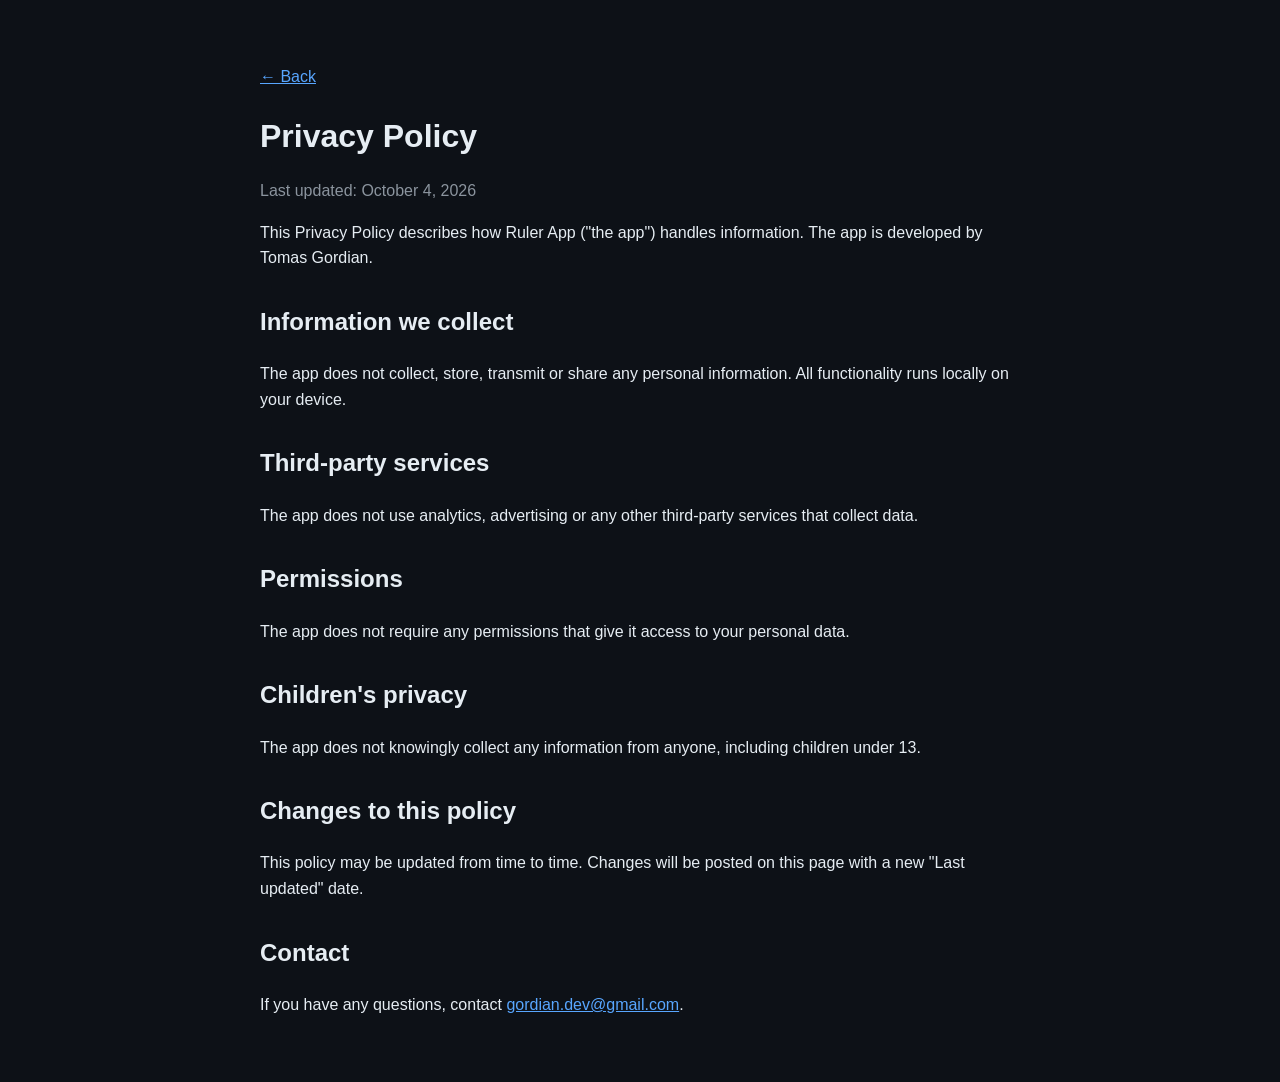
==== privacy-policy/index.html @ 7246076b "style: use dark GitHub-like theme for pages" ====
<!doctype html>
<html lang="en">
<head>
<meta charset="utf-8">
<meta name="viewport" content="width=device-width, initial-scale=1">
<title>Privacy Policy - Ruler App</title>
<style>
  body { font-family: -apple-system, BlinkMacSystemFont, "Segoe UI", Roboto, sans-serif; margin: 0; background: #0d1117; color: #e6edf3; }
  main { max-width: 760px; margin: 0 auto; padding: 48px 20px; line-height: 1.6; }
  h1 { margin-bottom: 4px; }
  h2 { margin-top: 32px; }
  a { color: #58a6ff; }
  .updated { color: #8b949e; }
</style>
</head>
<body>
<main>
  <p><a href="../">&larr; Back</a></p>
  <h1>Privacy Policy</h1>
  <p class="updated">Last updated: October 4, 2026</p>

  <p>This Privacy Policy describes how Ruler App ("the app") handles information. The app is developed by Tomas Gordian.</p>

  <h2>Information we collect</h2>
  <p>The app does not collect, store, transmit or share any personal information. All functionality runs locally on your device.</p>

  <h2>Third-party services</h2>
  <p>The app does not use analytics, advertising or any other third-party services that collect data.</p>

  <h2>Permissions</h2>
  <p>The app does not require any permissions that give it access to your personal data.</p>

  <h2>Children's privacy</h2>
  <p>The app does not knowingly collect any information from anyone, including children under 13.</p>

  <h2>Changes to this policy</h2>
  <p>This policy may be updated from time to time. Changes will be posted on this page with a new "Last updated" date.</p>

  <h2>Contact</h2>
  <p>If you have any questions, contact <a href="mailto:gordian.dev@gmail.com">gordian.dev@gmail.com</a>.</p>
</main>
</body>
</html>
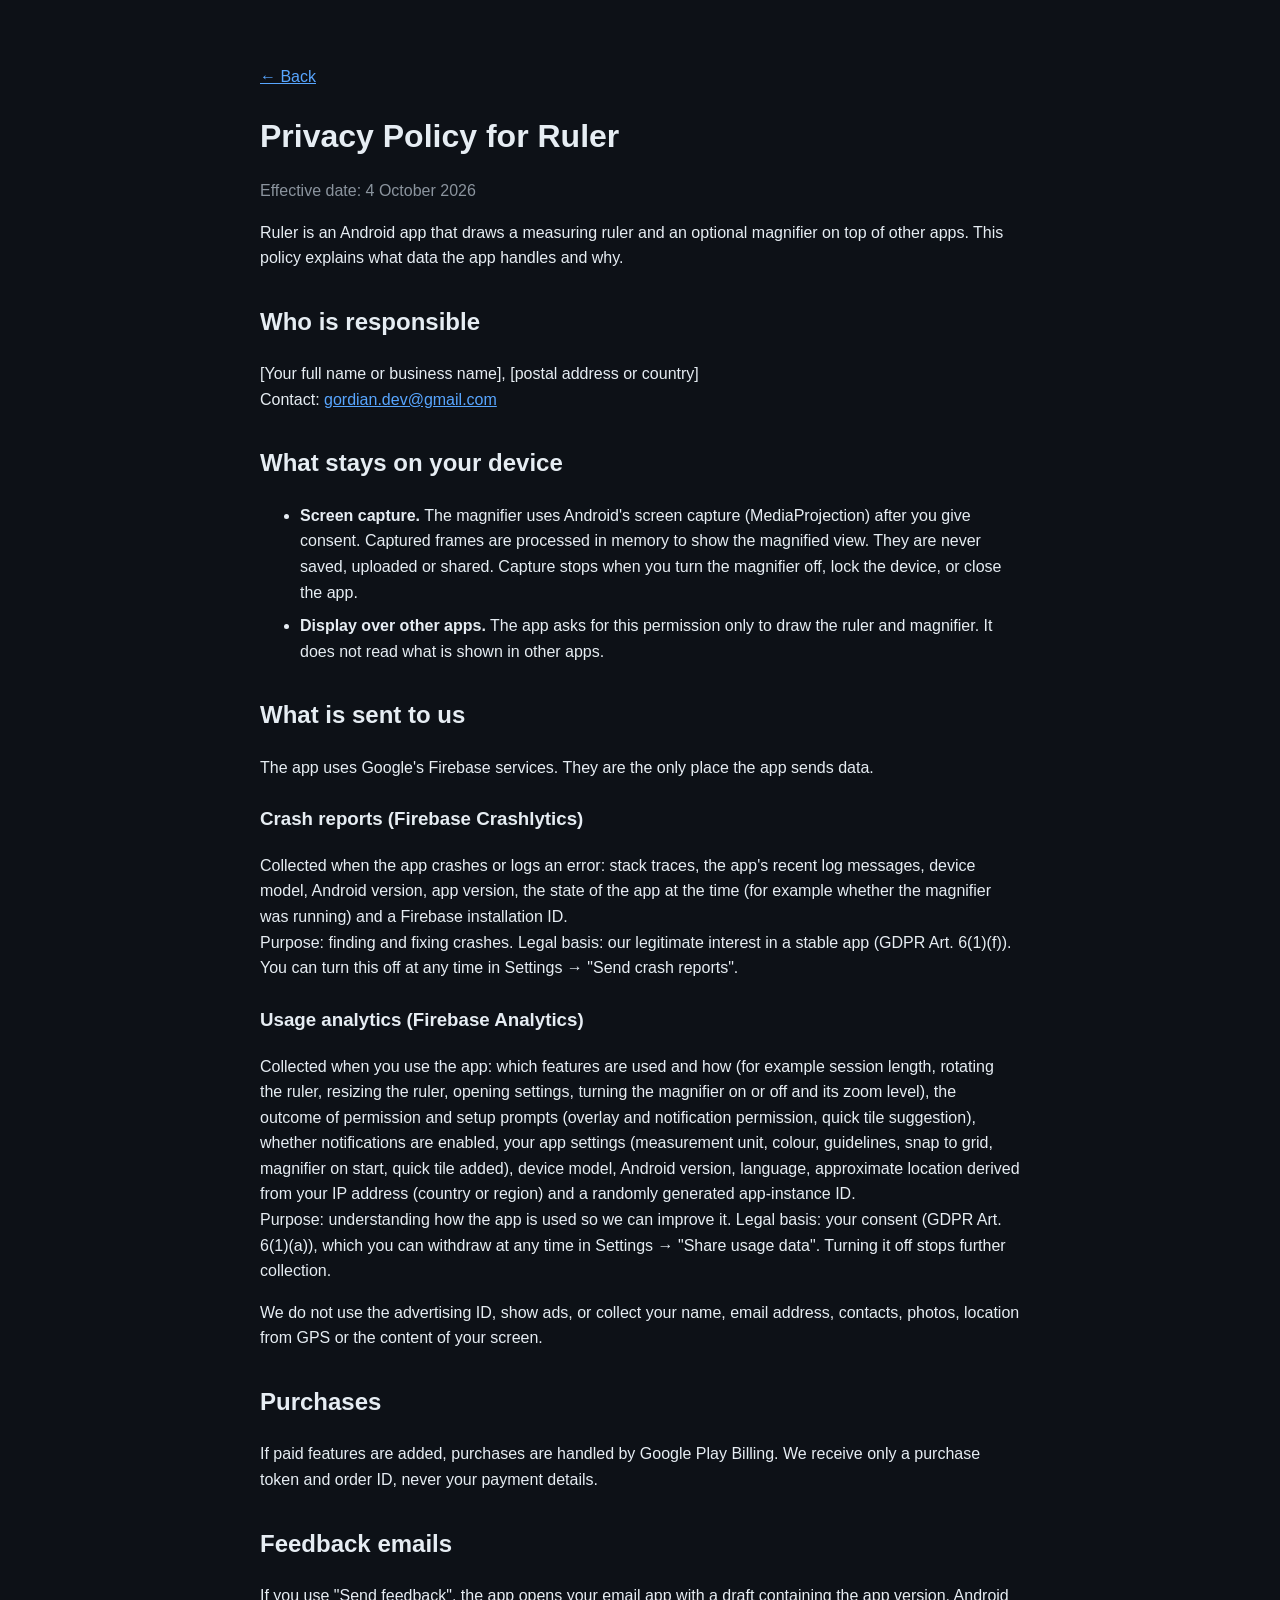
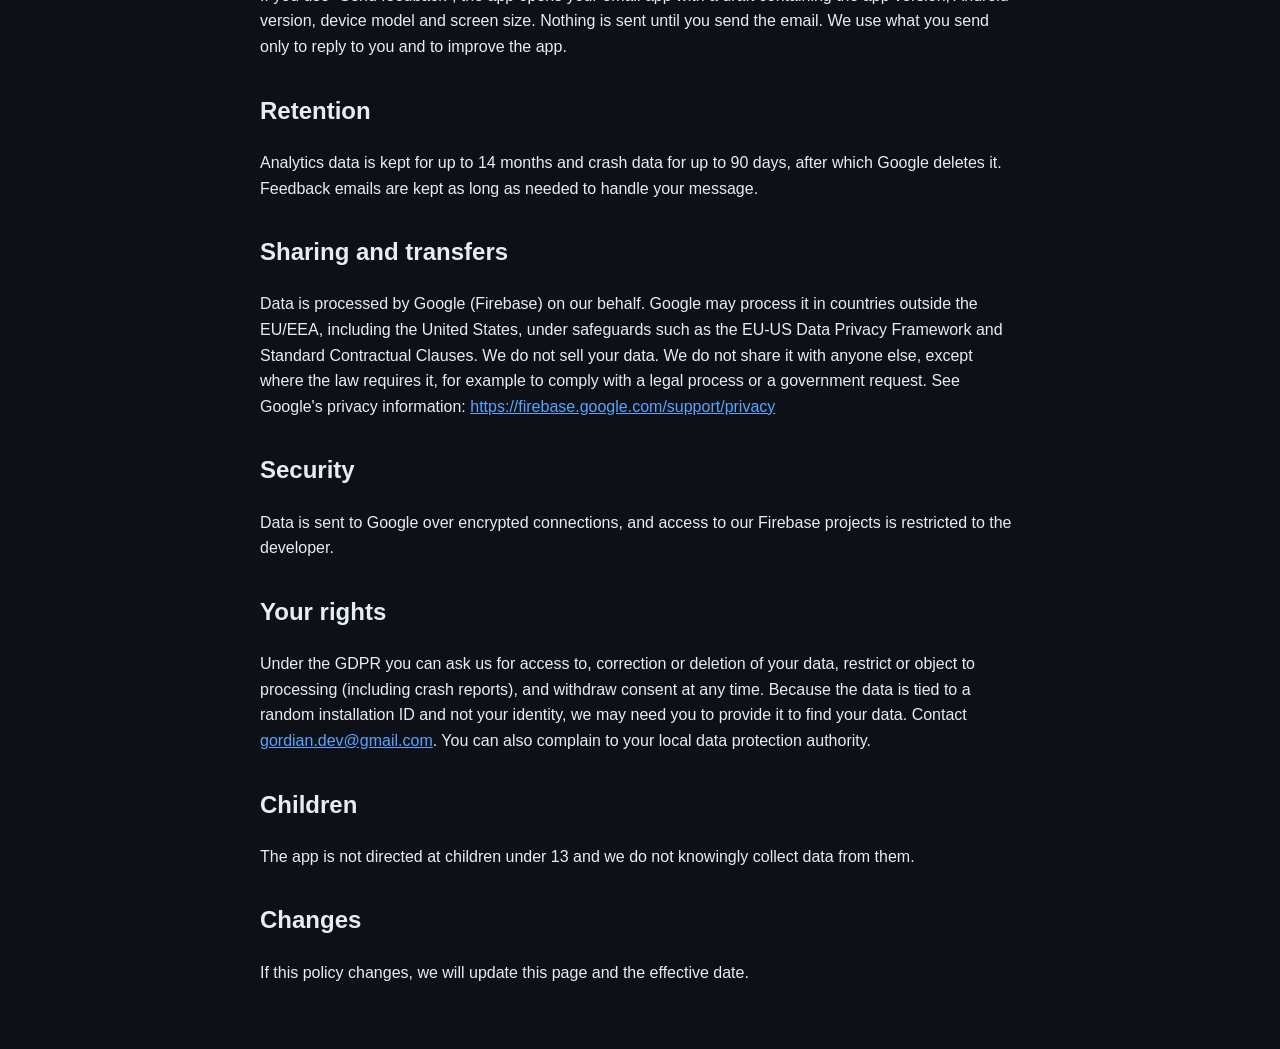
==== commit 1bdfeb01: "docs: add full privacy policy covering Firebase and screen capture" ====
--- a/privacy-policy/index.html
+++ b/privacy-policy/index.html
@@ -9,6 +9,8 @@
   main { max-width: 760px; margin: 0 auto; padding: 48px 20px; line-height: 1.6; }
   h1 { margin-bottom: 4px; }
   h2 { margin-top: 32px; }
+  h3 { margin-top: 24px; }
+  li { margin-bottom: 8px; }
   a { color: #58a6ff; }
   .updated { color: #8b949e; }
 </style>
@@ -16,28 +18,57 @@
 <body>
 <main>
   <p><a href="../">&larr; Back</a></p>
-  <h1>Privacy Policy</h1>
-  <p class="updated">Last updated: October 4, 2026</p>
+  <h1>Privacy Policy for Ruler</h1>
+  <p class="updated">Effective date: 4 October 2026</p>
 
-  <p>This Privacy Policy describes how Ruler App ("the app") handles information. The app is developed by Tomas Gordian.</p>
+  <p>Ruler is an Android app that draws a measuring ruler and an optional magnifier on top of other apps. This policy explains what data the app handles and why.</p>
 
-  <h2>Information we collect</h2>
-  <p>The app does not collect, store, transmit or share any personal information. All functionality runs locally on your device.</p>
+  <h2>Who is responsible</h2>
+  <p>[Your full name or business name], [postal address or country]<br>
+  Contact: <a href="mailto:gordian.dev@gmail.com">gordian.dev@gmail.com</a></p>
 
-  <h2>Third-party services</h2>
-  <p>The app does not use analytics, advertising or any other third-party services that collect data.</p>
+  <h2>What stays on your device</h2>
+  <ul>
+    <li><strong>Screen capture.</strong> The magnifier uses Android's screen capture (MediaProjection) after you give consent. Captured frames are processed in memory to show the magnified view. They are never saved, uploaded or shared. Capture stops when you turn the magnifier off, lock the device, or close the app.</li>
+    <li><strong>Display over other apps.</strong> The app asks for this permission only to draw the ruler and magnifier. It does not read what is shown in other apps.</li>
+  </ul>
 
-  <h2>Permissions</h2>
-  <p>The app does not require any permissions that give it access to your personal data.</p>
+  <h2>What is sent to us</h2>
+  <p>The app uses Google's Firebase services. They are the only place the app sends data.</p>
 
-  <h2>Children's privacy</h2>
-  <p>The app does not knowingly collect any information from anyone, including children under 13.</p>
+  <h3>Crash reports (Firebase Crashlytics)</h3>
+  <p>Collected when the app crashes or logs an error: stack traces, the app's recent log messages, device model, Android version, app version, the state of the app at the time (for example whether the magnifier was running) and a Firebase installation ID.<br>
+  Purpose: finding and fixing crashes. Legal basis: our legitimate interest in a stable app (GDPR Art. 6(1)(f)). You can turn this off at any time in Settings &rarr; "Send crash reports".</p>
 
-  <h2>Changes to this policy</h2>
-  <p>This policy may be updated from time to time. Changes will be posted on this page with a new "Last updated" date.</p>
+  <h3>Usage analytics (Firebase Analytics)</h3>
+  <p>Collected when you use the app: which features are used and how (for example session length, rotating the ruler, resizing the ruler, opening settings, turning the magnifier on or off and its zoom level), the outcome of permission and setup prompts (overlay and notification permission, quick tile suggestion), whether notifications are enabled, your app settings (measurement unit, colour, guidelines, snap to grid, magnifier on start, quick tile added), device model, Android version, language, approximate location derived from your IP address (country or region) and a randomly generated app-instance ID.<br>
+  Purpose: understanding how the app is used so we can improve it. Legal basis: your consent (GDPR Art. 6(1)(a)), which you can withdraw at any time in Settings &rarr; "Share usage data". Turning it off stops further collection.</p>
 
-  <h2>Contact</h2>
-  <p>If you have any questions, contact <a href="mailto:gordian.dev@gmail.com">gordian.dev@gmail.com</a>.</p>
+  <p>We do not use the advertising ID, show ads, or collect your name, email address, contacts, photos, location from GPS or the content of your screen.</p>
+
+  <h2>Purchases</h2>
+  <p>If paid features are added, purchases are handled by Google Play Billing. We receive only a purchase token and order ID, never your payment details.</p>
+
+  <h2>Feedback emails</h2>
+  <p>If you use "Send feedback", the app opens your email app with a draft containing the app version, Android version, device model and screen size. Nothing is sent until you send the email. We use what you send only to reply to you and to improve the app.</p>
+
+  <h2>Retention</h2>
+  <p>Analytics data is kept for up to 14 months and crash data for up to 90 days, after which Google deletes it. Feedback emails are kept as long as needed to handle your message.</p>
+
+  <h2>Sharing and transfers</h2>
+  <p>Data is processed by Google (Firebase) on our behalf. Google may process it in countries outside the EU/EEA, including the United States, under safeguards such as the EU-US Data Privacy Framework and Standard Contractual Clauses. We do not sell your data. We do not share it with anyone else, except where the law requires it, for example to comply with a legal process or a government request. See Google's privacy information: <a href="https://firebase.google.com/support/privacy">https://firebase.google.com/support/privacy</a></p>
+
+  <h2>Security</h2>
+  <p>Data is sent to Google over encrypted connections, and access to our Firebase projects is restricted to the developer.</p>
+
+  <h2>Your rights</h2>
+  <p>Under the GDPR you can ask us for access to, correction or deletion of your data, restrict or object to processing (including crash reports), and withdraw consent at any time. Because the data is tied to a random installation ID and not your identity, we may need you to provide it to find your data. Contact <a href="mailto:gordian.dev@gmail.com">gordian.dev@gmail.com</a>. You can also complain to your local data protection authority.</p>
+
+  <h2>Children</h2>
+  <p>The app is not directed at children under 13 and we do not knowingly collect data from them.</p>
+
+  <h2>Changes</h2>
+  <p>If this policy changes, we will update this page and the effective date.</p>
 </main>
 </body>
 </html>
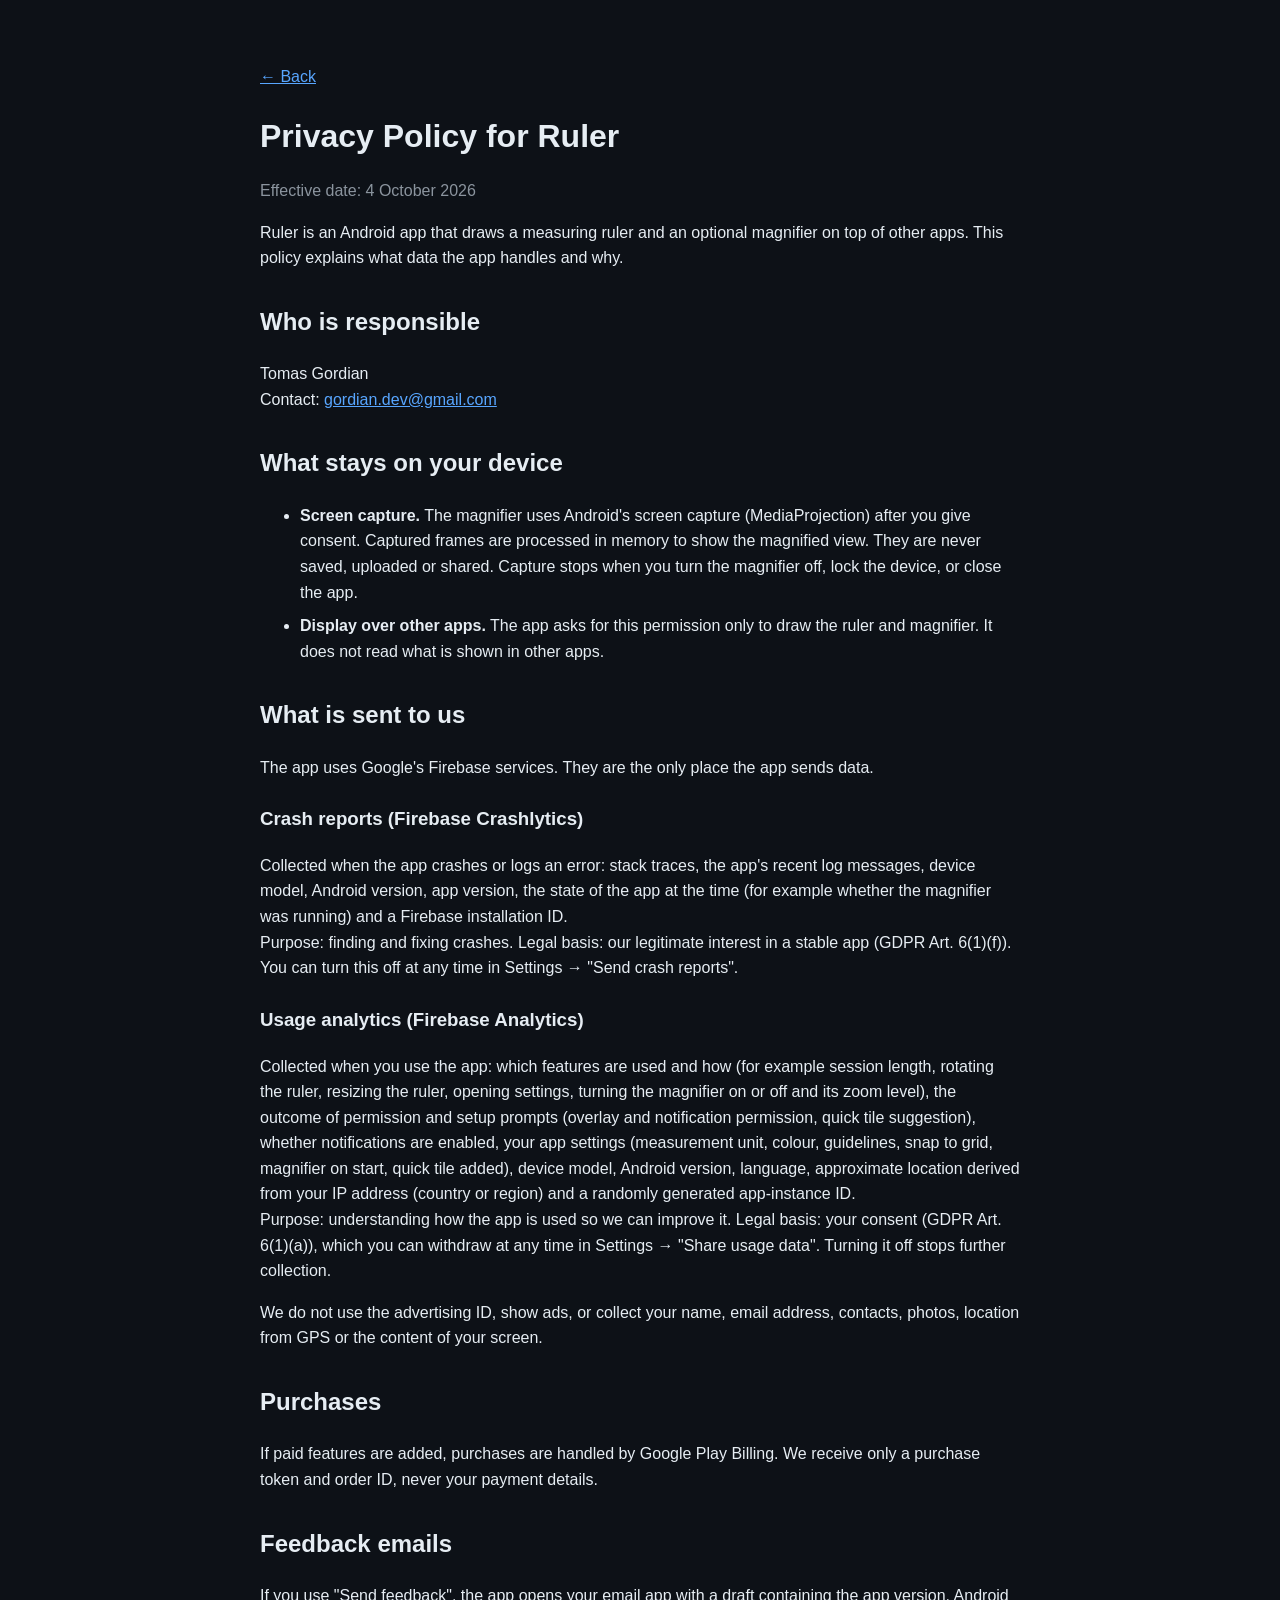
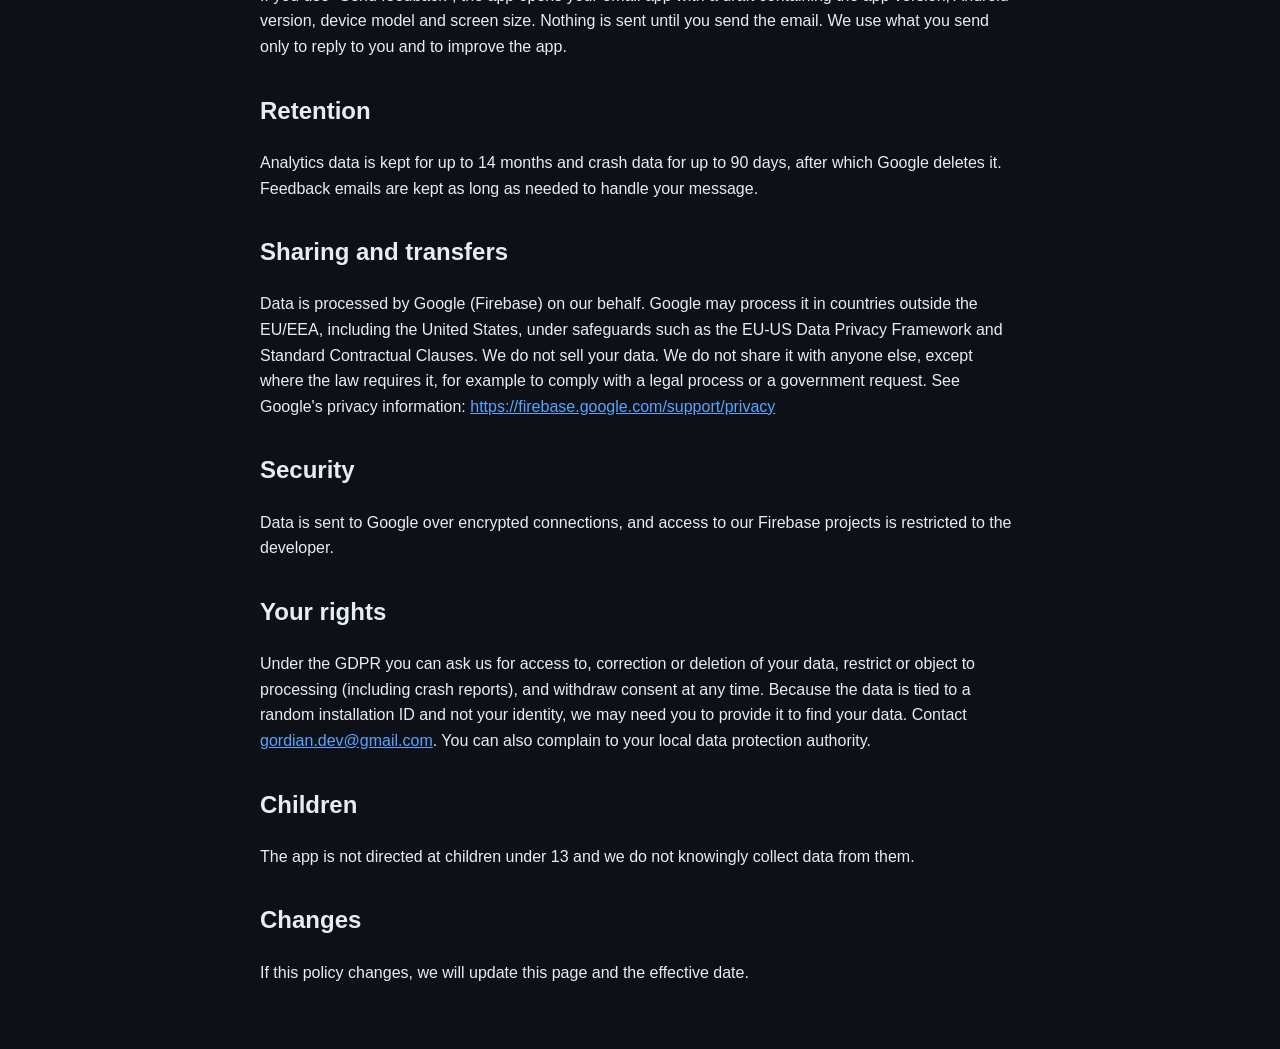
==== commit b6e541be: "docs: add author name to privacy policy and simplify landing text" ====
--- a/privacy-policy/index.html
+++ b/privacy-policy/index.html
@@ -24,7 +24,7 @@
   <p>Ruler is an Android app that draws a measuring ruler and an optional magnifier on top of other apps. This policy explains what data the app handles and why.</p>
 
   <h2>Who is responsible</h2>
-  <p>[Your full name or business name], [postal address or country]<br>
+  <p>Tomas Gordian<br>
   Contact: <a href="mailto:gordian.dev@gmail.com">gordian.dev@gmail.com</a></p>
 
   <h2>What stays on your device</h2>
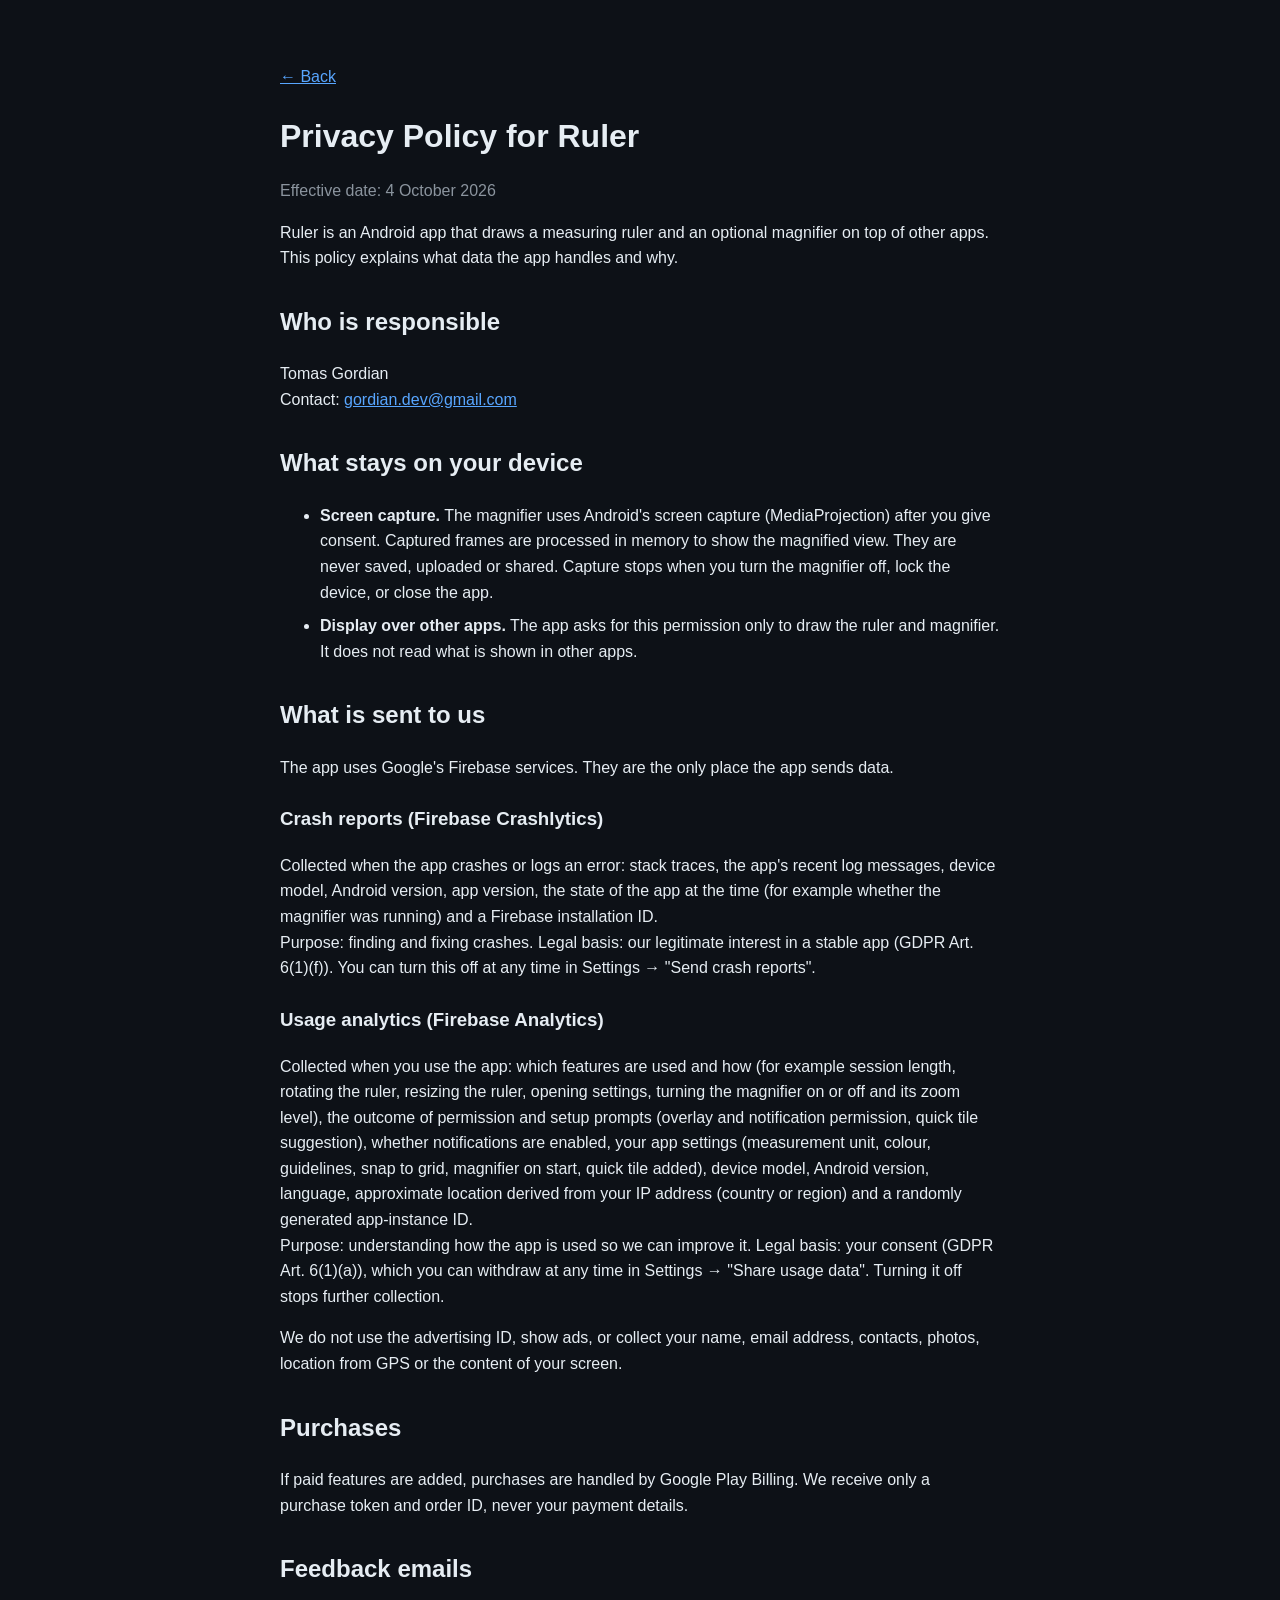
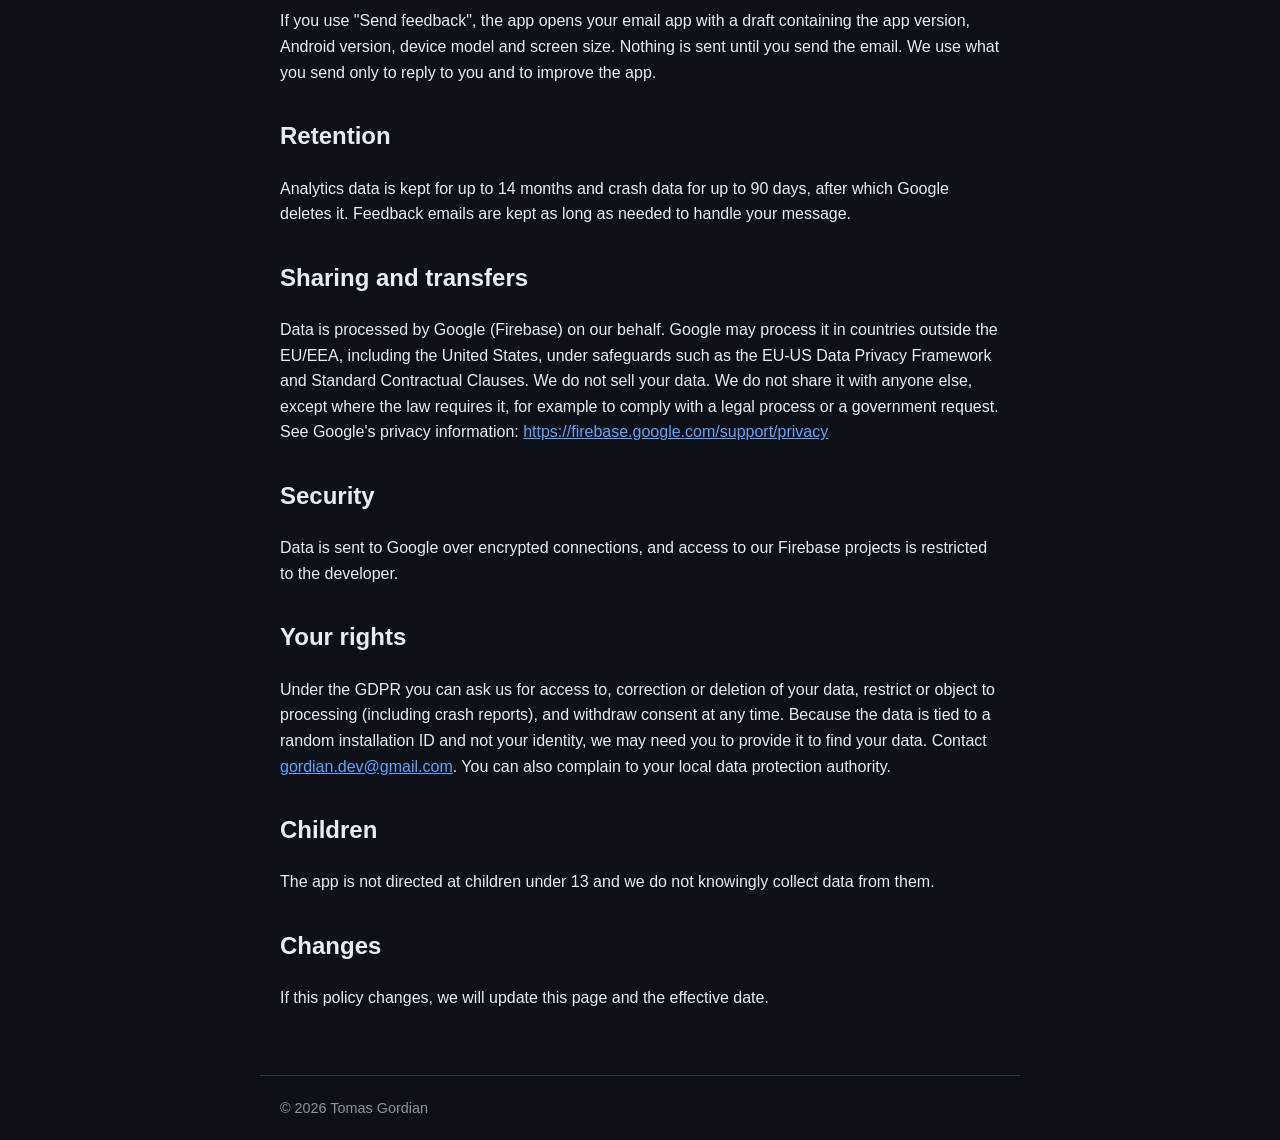
==== commit e481174d: "feat: redesign landing page with app icon, hero layout and footer Add app icon and favicon, move sha" ====
--- a/privacy-policy/index.html
+++ b/privacy-policy/index.html
@@ -3,16 +3,18 @@
 <head>
 <meta charset="utf-8">
 <meta name="viewport" content="width=device-width, initial-scale=1">
-<title>Privacy Policy - Ruler App</title>
+<title>Privacy Policy - Ruler</title>
+<link rel="icon" type="image/svg+xml" href="../favicon.svg">
+<link rel="stylesheet" href="../style.css">
 <style>
-  body { font-family: -apple-system, BlinkMacSystemFont, "Segoe UI", Roboto, sans-serif; margin: 0; background: #0d1117; color: #e6edf3; }
-  main { max-width: 760px; margin: 0 auto; padding: 48px 20px; line-height: 1.6; }
+  main { flex: 1; width: 100%; box-sizing: border-box; max-width: 760px; margin: 0 auto; padding: 48px 20px; line-height: 1.6; }
   h1 { margin-bottom: 4px; }
   h2 { margin-top: 32px; }
   h3 { margin-top: 24px; }
   li { margin-bottom: 8px; }
   a { color: #58a6ff; }
   .updated { color: #8b949e; }
+  footer { max-width: 760px; }
 </style>
 </head>
 <body>
@@ -70,5 +72,8 @@
   <h2>Changes</h2>
   <p>If this policy changes, we will update this page and the effective date.</p>
 </main>
+<footer>
+  <span>&copy; 2026 Tomas Gordian</span>
+</footer>
 </body>
 </html>
--- a/style.css
+++ b/style.css
@@ -0,0 +1,6 @@
+body { font-family: -apple-system, BlinkMacSystemFont, "Segoe UI", Roboto, sans-serif; margin: 0; min-height: 100vh; display: flex; flex-direction: column; background: #0d1117; color: #e6edf3; }
+footer { width: 100%; box-sizing: border-box; max-width: 840px; margin: 0 auto; padding: 24px 20px; border-top: 1px solid #30363d; display: flex; justify-content: space-between; flex-wrap: wrap; gap: 8px 24px; color: #8b949e; font-size: 0.9rem; }
+footer a { color: #58a6ff; text-decoration: none; }
+footer a:hover { text-decoration: underline; }
+footer nav { display: flex; gap: 24px; }
+@media (max-width: 640px) { footer { flex-direction: column; align-items: center; text-align: center; } }
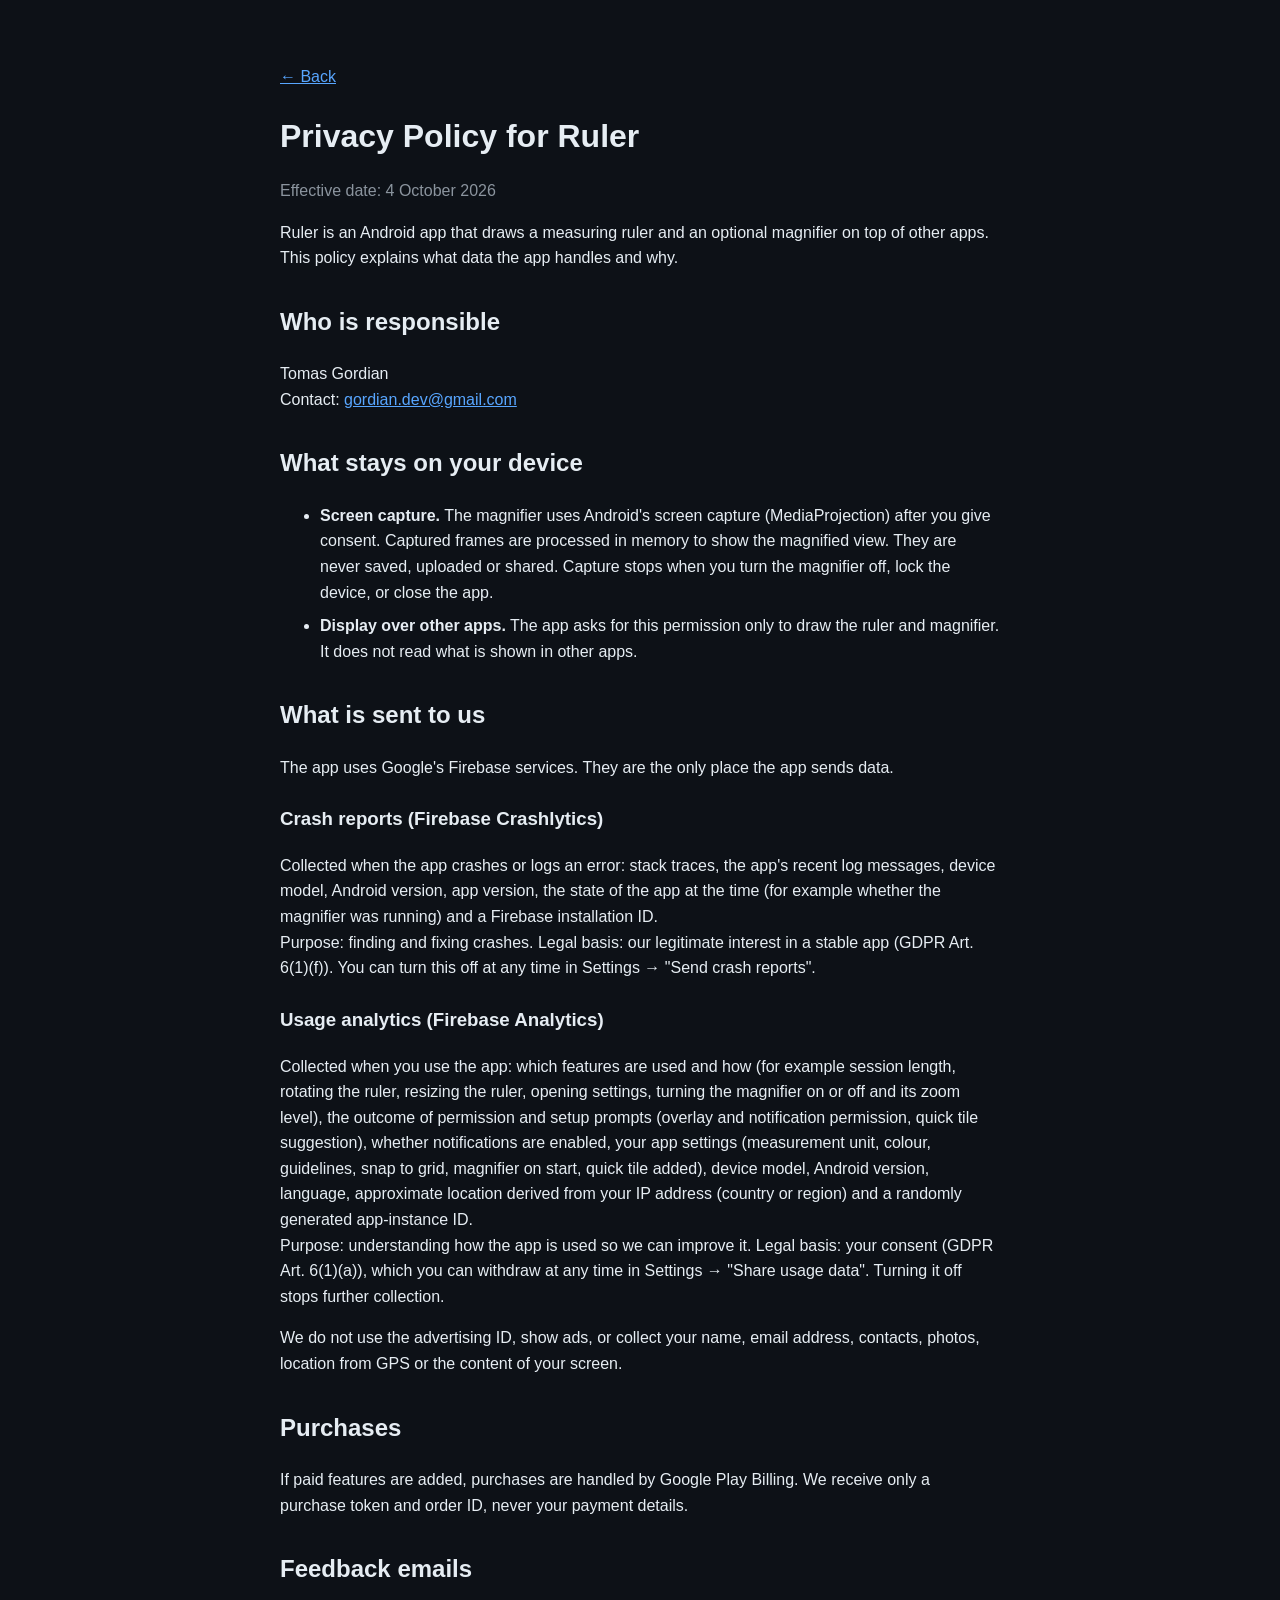
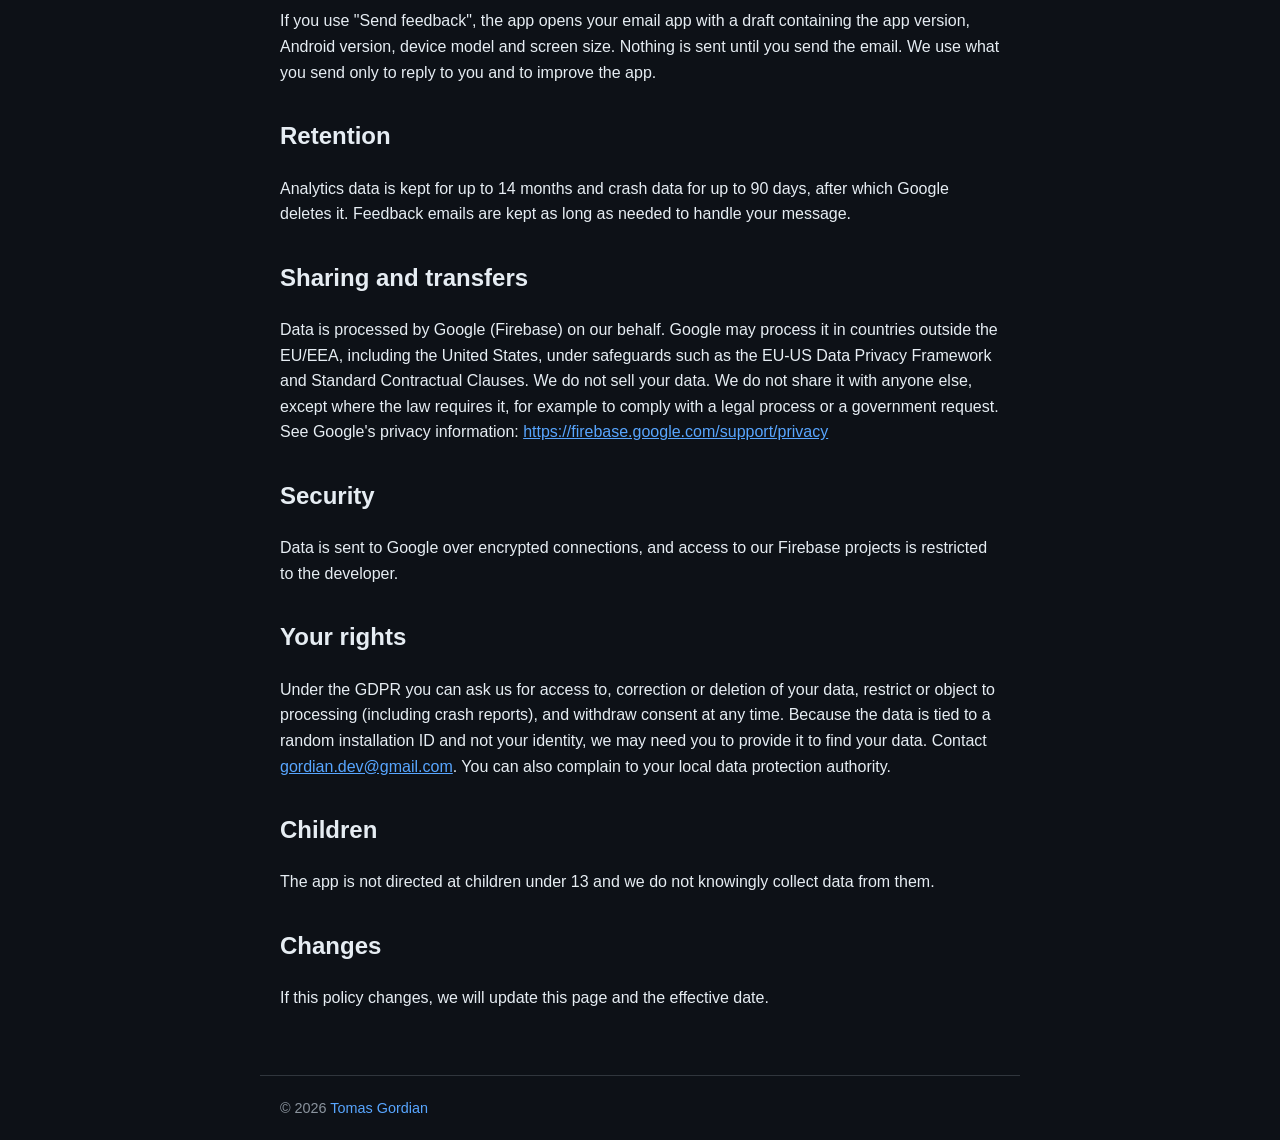
==== commit a4496574: "style: link footer name to tomasgordian.com and tighten hero layout Shrink the app icon from 360px t" ====
--- a/privacy-policy/index.html
+++ b/privacy-policy/index.html
@@ -73,7 +73,7 @@
   <p>If this policy changes, we will update this page and the effective date.</p>
 </main>
 <footer>
-  <span>&copy; 2026 Tomas Gordian</span>
+  <span>&copy; 2026 <a href="https://tomasgordian.com">Tomas Gordian</a></span>
 </footer>
 </body>
 </html>
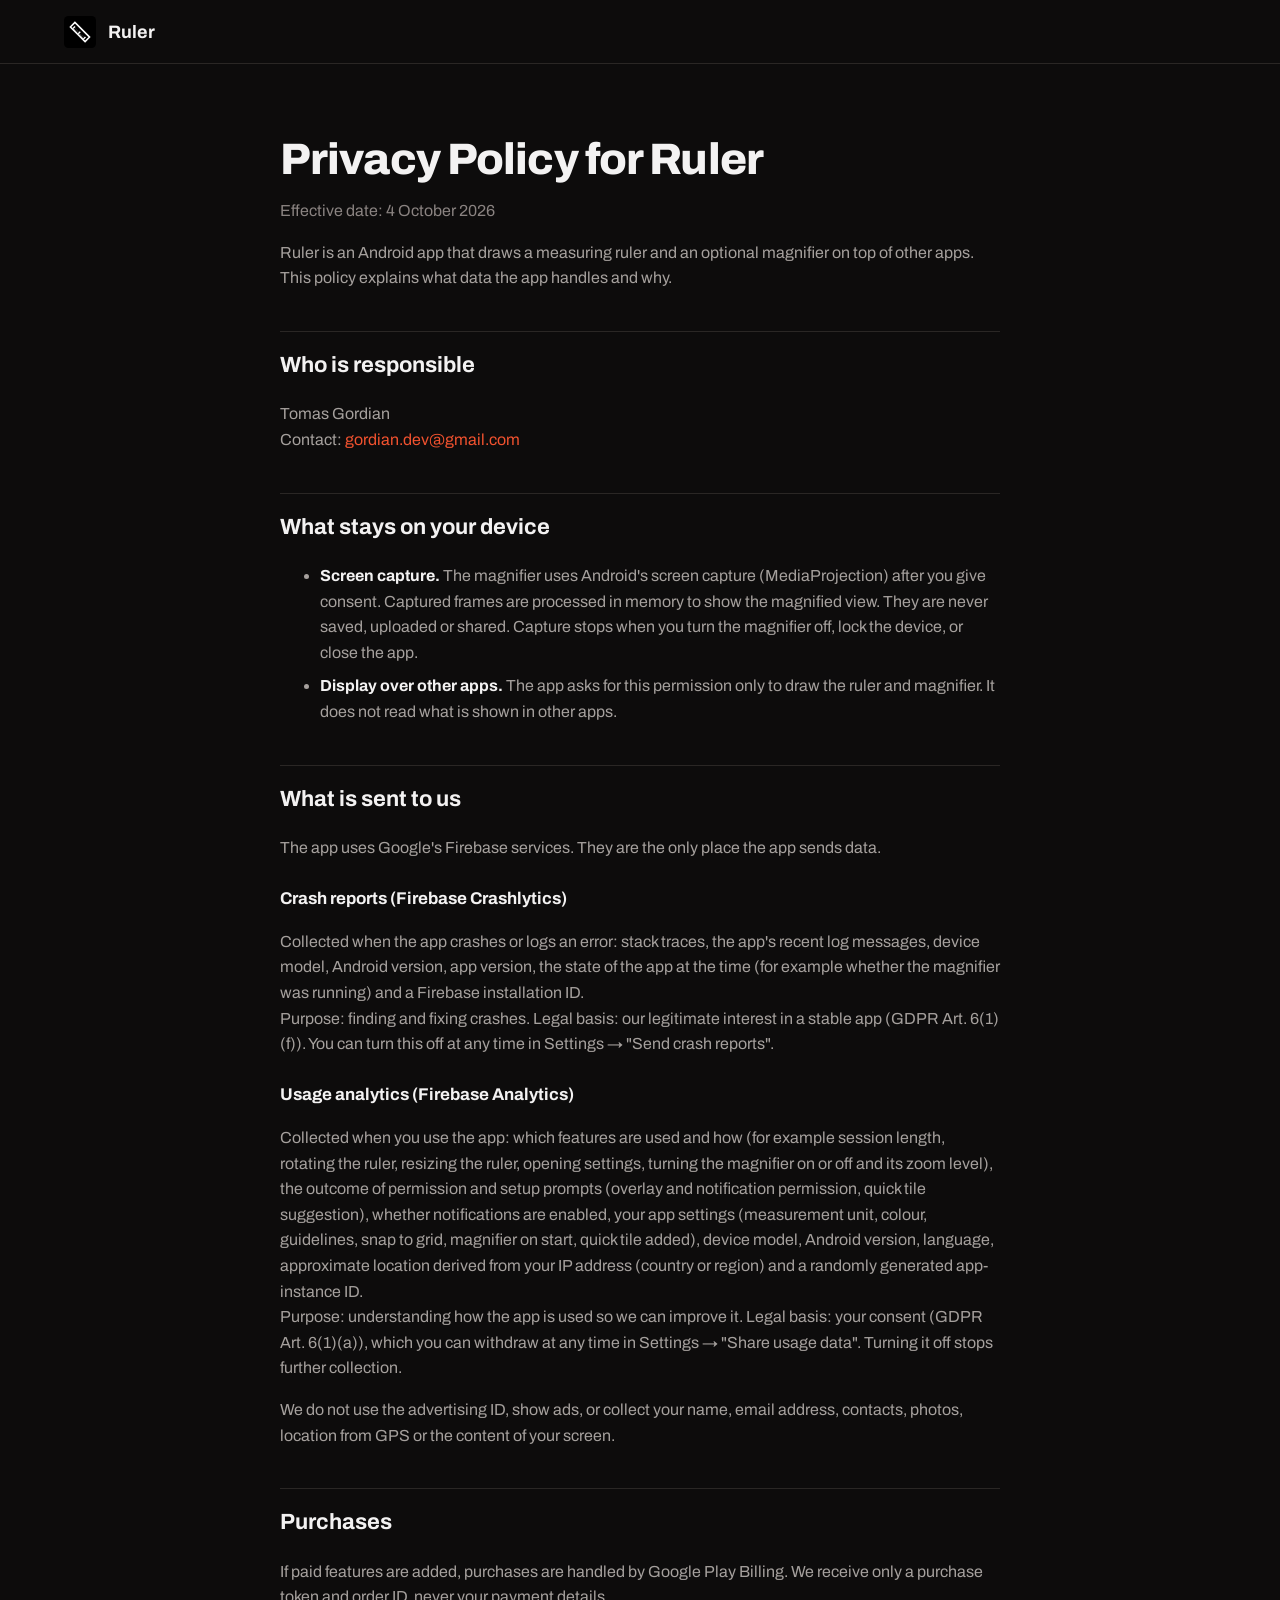
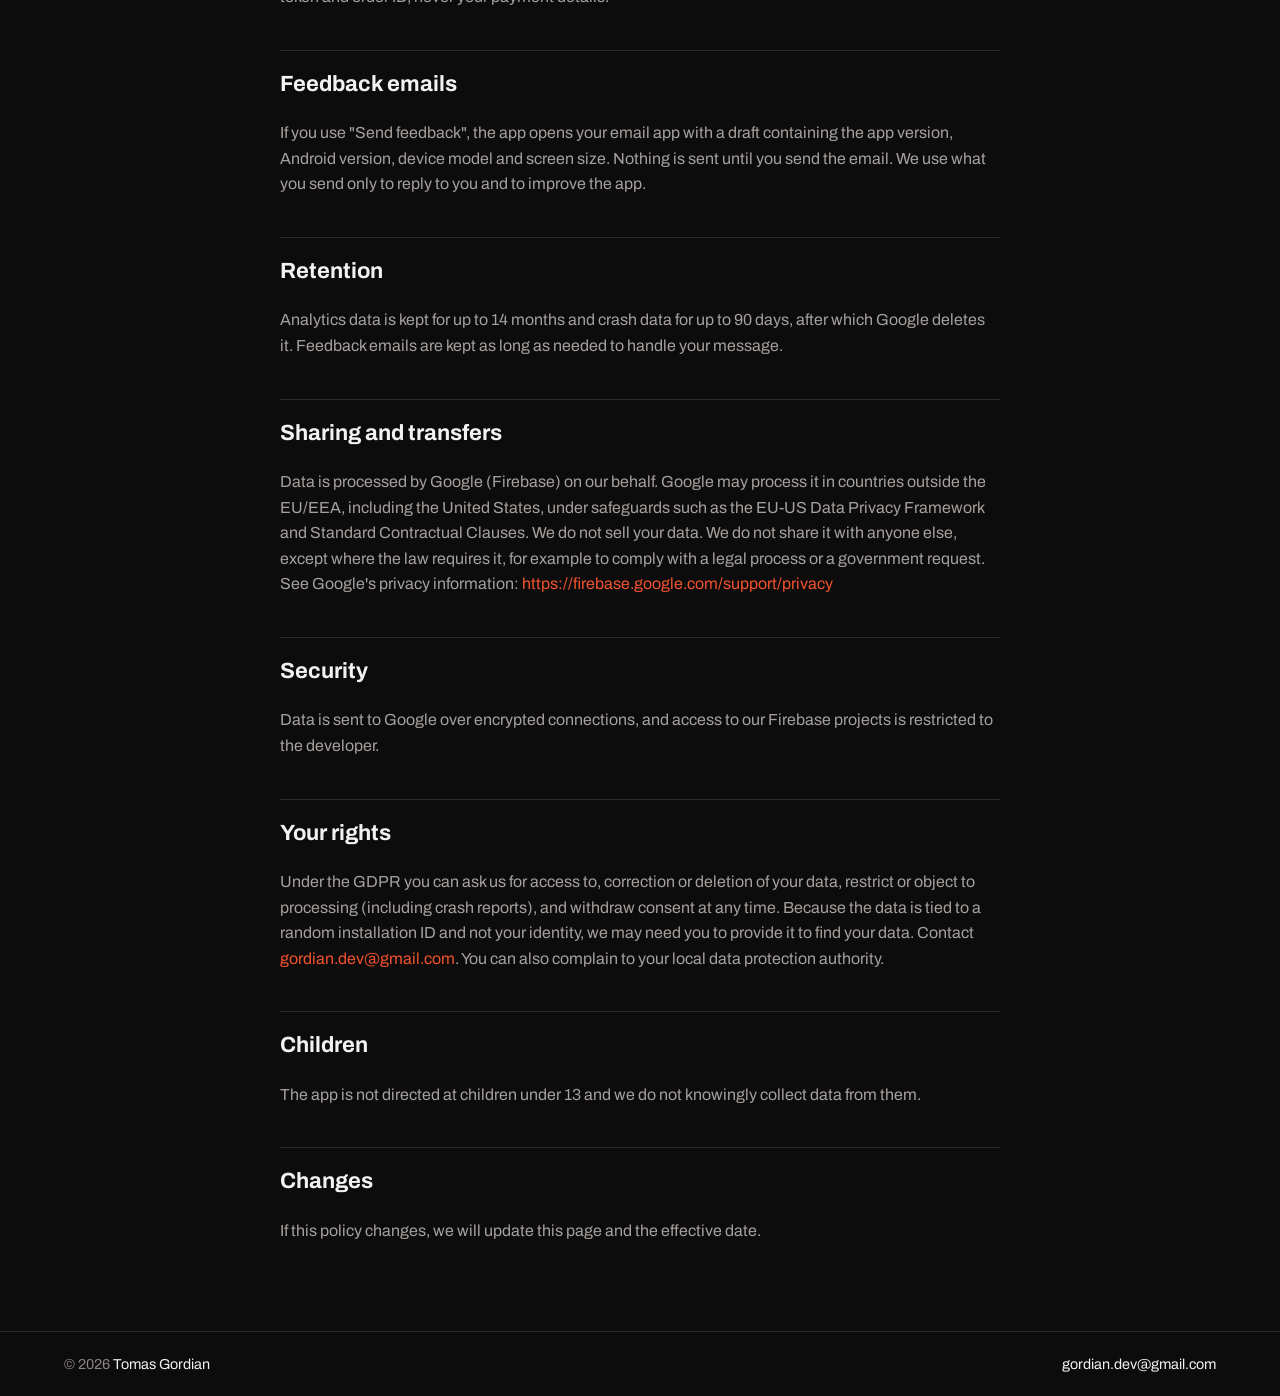
==== commit 6165ce6b: "feat: redesign landing page with feature grid and screenshot gallery Rework the hero with three Pixe" ====
--- a/privacy-policy/index.html
+++ b/privacy-policy/index.html
@@ -5,21 +5,17 @@
 <meta name="viewport" content="width=device-width, initial-scale=1">
 <title>Privacy Policy - Ruler</title>
 <link rel="icon" type="image/svg+xml" href="../favicon.svg">
-<link rel="stylesheet" href="../style.css">
-<style>
-  main { flex: 1; width: 100%; box-sizing: border-box; max-width: 760px; margin: 0 auto; padding: 48px 20px; line-height: 1.6; }
-  h1 { margin-bottom: 4px; }
-  h2 { margin-top: 32px; }
-  h3 { margin-top: 24px; }
-  li { margin-bottom: 8px; }
-  a { color: #58a6ff; }
-  .updated { color: #8b949e; }
-  footer { max-width: 760px; }
-</style>
+<link rel="preconnect" href="https://fonts.googleapis.com">
+<link rel="preconnect" href="https://fonts.gstatic.com" crossorigin>
+<link href="https://fonts.googleapis.com/css2?family=Archivo:wght@400;600;700;800&display=swap" rel="stylesheet">
+<link rel="stylesheet" href="../css/style.css">
+<link rel="stylesheet" href="../css/privacy.css">
 </head>
 <body>
+<header class="top">
+  <a class="brand" href="../"><img src="../icon.svg" alt="" width="32" height="32">Ruler</a></header>
+
 <main>
-  <p><a href="../">&larr; Back</a></p>
   <h1>Privacy Policy for Ruler</h1>
   <p class="updated">Effective date: 4 October 2026</p>
 
@@ -74,6 +70,7 @@
 </main>
 <footer>
   <span>&copy; 2026 <a href="https://tomasgordian.com">Tomas Gordian</a></span>
+  <nav><a href="mailto:gordian.dev@gmail.com">gordian.dev@gmail.com</a></nav>
 </footer>
 </body>
 </html>
--- a/css/style.css
+++ b/css/style.css
@@ -0,0 +1,28 @@
+:root {
+  --bg: #0d0c0c;
+  --surface: #161413;
+  --line: #2a2725;
+  --line-strong: #4a4644;
+  --text: #f3f2f2;
+  --text-2: #a5a09d;
+  --text-3: #8a8381;
+  --accent: #ec3013;
+  --accent-hover: #f1522f;
+  --pad: clamp(20px, 5vw, 64px);
+  --edge: max(var(--pad), calc((100% - 1280px) / 2 + var(--pad)));
+}
+* { box-sizing: border-box; }
+html { scroll-behavior: smooth; }
+body { font-family: Archivo, -apple-system, BlinkMacSystemFont, "Segoe UI", Roboto, sans-serif; margin: 0; min-height: 100vh; display: flex; flex-direction: column; background: var(--bg); color: var(--text); -webkit-font-smoothing: antialiased; }
+a { color: var(--text); text-decoration: none; }
+a:hover { color: var(--accent-hover); }
+:focus-visible { outline: 2px solid var(--accent); outline-offset: 2px; }
+img { max-width: 100%; }
+
+.top { height: 64px; display: flex; align-items: center; padding: 0 var(--edge); border-bottom: 1px solid var(--line); }
+.brand { display: flex; align-items: center; gap: 12px; font-size: 18px; font-weight: 700; }
+.brand img { width: 32px; height: 32px; }
+
+footer { width: 100%; margin-top: auto; padding: 24px var(--edge); border-top: 1px solid var(--line); display: flex; justify-content: space-between; flex-wrap: wrap; gap: 8px 24px; color: var(--text-3); font-size: 0.9rem; }
+footer nav { display: flex; gap: 28px; flex-wrap: wrap; }
+@media (max-width: 640px) { footer { flex-direction: column; } }
--- a/css/privacy.css
+++ b/css/privacy.css
@@ -0,0 +1,9 @@
+main { flex: 1; width: 100%; max-width: 760px; margin: 0 auto; padding: 48px 20px 72px; line-height: 1.6; color: var(--text-2); }
+h1 { margin: 24px 0 4px; color: var(--text); font-size: clamp(32px, 5vw, 44px); line-height: 1.05; font-weight: 800; letter-spacing: -0.02em; }
+h2 { margin-top: 40px; padding-top: 16px; border-top: 1px solid var(--line); color: var(--text); font-size: 22px; }
+h3 { margin-top: 24px; color: var(--text); font-size: 17px; }
+strong { color: var(--text); }
+li { margin-bottom: 8px; }
+main a { color: var(--accent-hover); }
+main a:hover { color: var(--text); }
+.updated { color: var(--text-3); }
